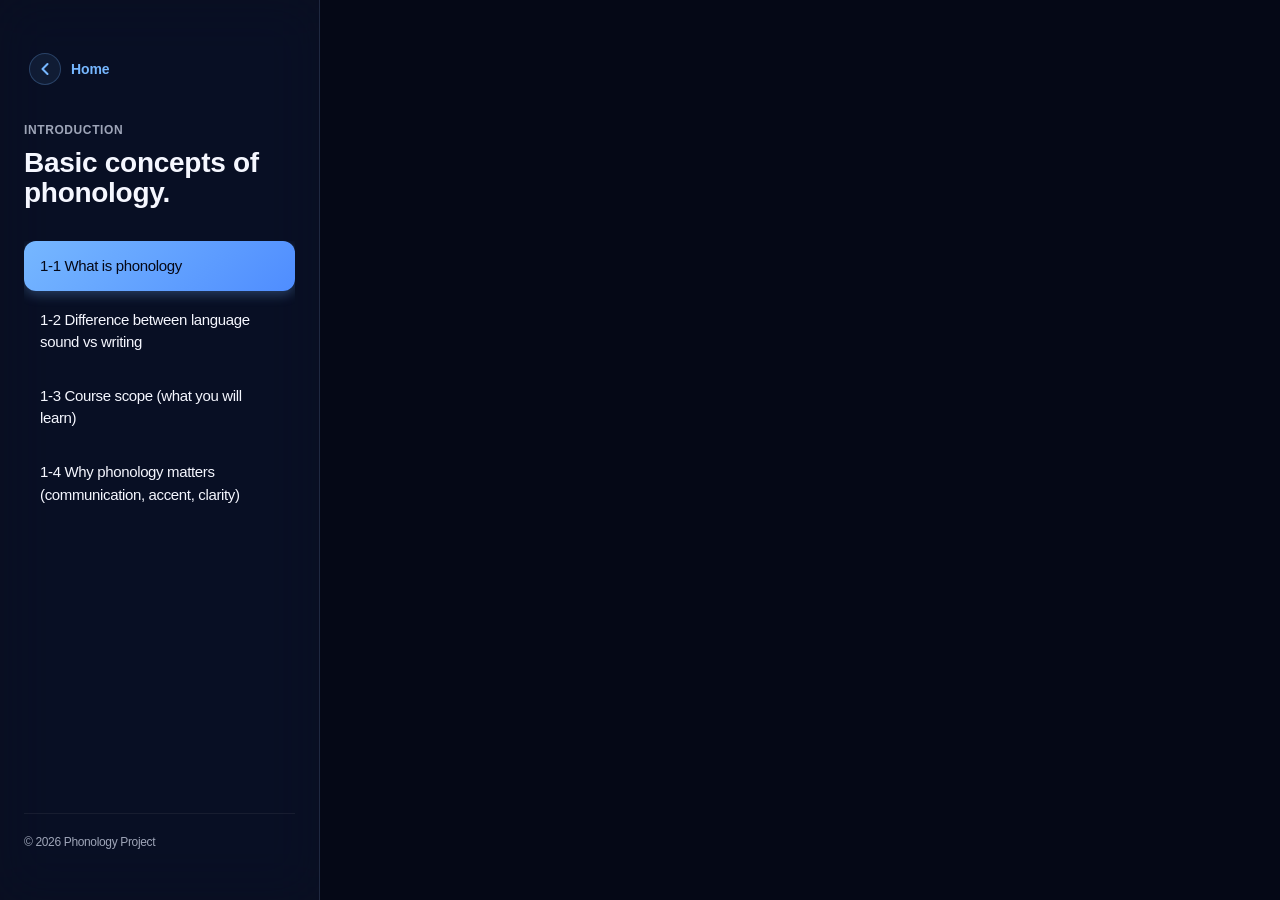
==== toc/one.html @ fd5a71c5 "update: added toc files and toc one" ====
<!DOCTYPE html> 
<html lang="en">
<head>
  <meta charset="UTF-8">
  <meta name="viewport" content="width=device-width, initial-scale=1.0">
  <title> Introduction | Phonology</title>
  <link rel="stylesheet" href="../css/toc/one.css">
</head>
<body>

  <div class="chapter-container">
    <!-- Sidebar -->
    <aside class="sidebar">
      <div class="sidebar-top">
        <a href="../index.html" class="back-btn">
  <div class="back-icon">
    <svg width="20" height="20" viewBox="0 0 24 24" fill="none" xmlns="http://www.w3.org/2000/svg">
      <path d="M15 18L9 12L15 6" stroke="currentColor" stroke-width="2.5" stroke-linecap="round" stroke-linejoin="round"/>
    </svg>
  </div>
  <span>Home</span>
</a>
        <span class="eyebrow">Introduction</span>
        <h1 class="chapter-title">Basic concepts of phonology.</h1>
      </div>
      
      <nav class="side-nav">
        <a href="#sec1-1" class="nav-item active">1-1 What is phonology</a>
        <a href="#sec1-2" class="nav-item">1-2 Difference between language sound vs writing</a>
        <a href="#sec1-3" class="nav-item">1-3 Course scope (what you will learn)</a>
        <a href="#sec1-4" class="nav-item">1-4 Why phonology matters (communication, accent, clarity)</a>
      </nav>

      <div class="sidebar-footer">
        <p>© 2026 Phonology Project</p>
      </div>
    </aside>

    <!-- Main Content -->
    <main class="content-area">
    </main>

  </div>

<script src="../js/toc/one.js"></script>
</body>
</html>
---- css/toc/one.css ----
/* ==========================================================================
   @group 01. TOKENS & VARIABLES
   ========================================================================== */

:root {
  --bg: #050816;
  --bg-soft: rgba(12, 18, 38, 0.72);
  --card: rgba(17, 24, 46, 0.72);
  --card-strong: rgba(22, 31, 59, 0.88);
  --border: rgba(172, 201, 255, 0.14);
  --text: #f5f7ff;
  --muted: rgba(230, 238, 255, 0.68);
  --accent: #76b7ff;
  --accent-2: #9be1ff;
  --accent-deep: #4f8dff;
  --shadow: 0 20px 60px rgba(0, 0, 0, 0.35);
  --radius-xl: 30px;
  --radius-lg: 24px;
  --radius-md: 18px;
  --font:
    -apple-system, BlinkMacSystemFont, "SF Pro Display", "Segoe UI", Inter,
    "Helvetica Neue", Arial, sans-serif;
  --apple-bg: #050816;
  --apple-blue: #76b7ff;
  --apple-blue-hover: #9be1ff;
  --text-main: #f5f7ff;
  --text-sub: rgba(230, 238, 255, 0.68);
  --glass: rgba(12, 18, 38, 0.72);
  --glass-border: rgba(172, 201, 255, 0.14);
  --sidebar-w: 320px;
  --card-shadow: 0 8px 30px rgba(0, 0, 0, 0.22);
  --card-hover: 0 20px 40px rgba(0, 0, 0, 0.3);
  --easing: cubic-bezier(0.4, 0, 0.2, 1);
}

/* ==========================================================================
   @group 02. RESET & BASE
   ========================================================================== */

* {
  box-sizing: border-box;
  margin: 0;
  padding: 0;
  -webkit-font-smoothing: antialiased;
}
body {
  font-family:
    -apple-system, BlinkMacSystemFont, "SF Pro Text", "SF Pro Display",
    "Helvetica Neue", sans-serif;
  background: var(--apple-bg);
  color: var(--text-main);
  line-height: 1.47059;
  letter-spacing: -0.022em;
}

/* ==========================================================================
   @group 03. LAYOUT STRUCTURE
   ========================================================================== */

.chapter-container {
  display: flex;
  min-height: 100vh;
}

.content-area {
  margin-left: var(--sidebar-w);
  flex: 1;
  padding: 100px 80px;
  max-width: 1000px;
  transition: all 0.5s var(--easing);
}

/* ==========================================================================
   @group 04. SIDEBAR NAVIGATION
   ========================================================================== */

.sidebar {
  width: var(--sidebar-w);
  height: 100vh;
  position: fixed;
  background: var(--glass);
  backdrop-filter: blur(25px) saturate(180%);
  -webkit-backdrop-filter: blur(25px) saturate(180%);
  border-right: 1px solid var(--border);
  padding: 48px 24px;
  display: flex;
  flex-direction: column;
  z-index: 100;
}
.sidebar-top {
  position: relative;
  pointer-events: auto;
}

.side-nav {
  flex: 1;
  overflow-y: auto;
  -ms-overflow-style: none;
  scrollbar-width: none;
}
.side-nav::-webkit-scrollbar {
  display: none;
}
.nav-item {
  display: block;
  padding: 14px 16px;
  color: var(--text-main);
  text-decoration: none;
  border-radius: 12px;
  margin-bottom: 4px;
  font-size: 15px;
  font-weight: 500;
  transition: all 0.3s var(--easing);
  position: relative;
}
.nav-item:hover {
  background: rgba(255, 255, 255, 0.05);
}
.nav-item.active {
  background: linear-gradient(135deg, var(--accent), var(--accent-deep));
  color: #050816;
  box-shadow: 0 4px 12px rgba(118, 183, 255, 0.28);
}
.sidebar-footer {
  font-size: 12px;
  color: var(--text-sub);
  padding-top: 20px;
  border-top: 1px solid rgba(255, 255, 255, 0.06);
}
/* ==========================================================================
   @group 05. UI COMPONENTS (Buttons, Text, Icons)
   ========================================================================== */

.back-btn {
  display: inline-flex;
  align-items: center;
  gap: 10px;
  color: var(--accent);
  text-decoration: none;
  font-size: 14px;
  font-weight: 600;
  margin-bottom: 32px;
  transition: all 0.3s var(--easing);
  position: relative;
  z-index: 101;
  cursor: pointer;
  padding: 5px;
}
.back-icon {
  width: 32px;
  height: 32px;
  display: flex;
  align-items: center;
  justify-content: center;
  border-radius: 50%;
  border: 1.5px solid rgba(118, 183, 255, 0.25);
  background: rgba(118, 183, 255, 0.08);
  transition: all 0.3s var(--easing);
}
.back-btn:hover {
  transform: translateX(-4px);
}
.back-btn:hover .back-icon {
  background: var(--accent);
  border-color: var(--accent);
  color: #050816;
  box-shadow: 0 4px 12px rgba(118, 183, 255, 0.3);
}
.back-btn span {
  letter-spacing: -0.01em;
}

.eyebrow {
  font-size: 12px;
  font-weight: 600;
  text-transform: uppercase;
  color: var(--text-sub);
  letter-spacing: 0.05em;
  margin-bottom: 8px;
  display: block;
}
.chapter-title {
  font-size: 28px;
  margin-bottom: 32px;
  font-weight: 700;
  line-height: 1.1;
  letter-spacing: -0.01em;
  color: var(--text-main);
}

h2 {
  font-size: 40px;
  margin: 16px 0 32px;
  font-weight: 700;
  letter-spacing: -0.02em;
  color: var(--text-main);
}
.btn-icon {
  width: 32px;
  height: 32px;
  border-radius: 9px;
  display: flex;
  align-items: center;
  justify-content: center;
  color: #fff;
  flex-shrink: 0;
}


/* ==========================================================================
   @group 06. ANIMATIONS
   ========================================================================== */

   @keyframes modalPop {
  from {
    transform: translateY(10px) scale(0.98);
    opacity: 0;
  }
  to {
    transform: translateY(0) scale(1);
    opacity: 1;
  }
}

/* ==========================================================================
   @group 07. RESPONSIVE QUERIES
   ========================================================================== */

   @media (max-width: 768px) {
  .sidebar {
    width: 80px;
    padding: 20px 10px;
  }
  .chapter-title,
  .eyebrow,
  .nav-item span,
  .sidebar-footer {
    display: none;
  }
  .content-area {
    margin-left: 80px;
    padding: 40px 20px;
  }
  h2 {
    font-size: 28px;
  }
}
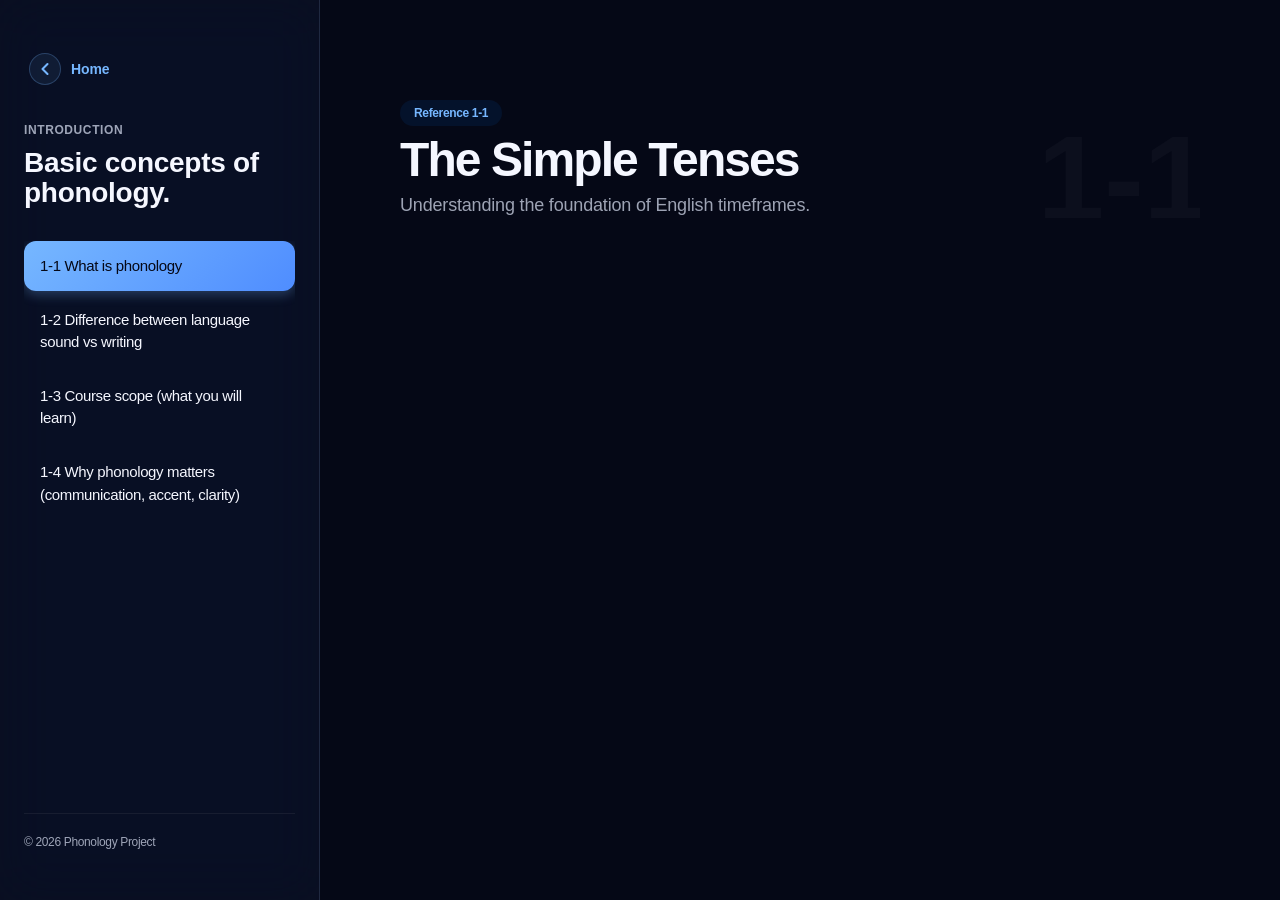
==== commit f770dea9: "update:fill the toc toc" ====
--- a/toc/one.html
+++ b/toc/one.html
@@ -38,6 +38,29 @@
 
     <!-- Main Content -->
     <main class="content-area">
+      <section id="sec1-1" class="materi-section active">
+  <div class="section-header">
+    <div class="header-content">
+      <span class="section-badge">Reference 1-1</span>
+      <h2 class="main-heading">The Simple Tenses</h2>
+      <p class="section-subtitle">Understanding the foundation of English timeframes.</p>
+    </div>
+    <!-- Dekorasi angka besar di background -->
+    <span class="header-number">1-1</span>
+  </div>
+  </section>
+
+  <!-- Section 1-2 -->
+<section id="sec1-2" class="materi-section">
+  <div class="section-header">
+    <div class="header-content">
+      <span class="section-badge">Reference 1-2</span>
+      <h2 class="main-heading">The Progressive Tenses</h2>
+      <p class="section-subtitle">Understanding actions in progress across time.</p>
+    </div>
+    <span class="header-number">1-2</span>
+  </div>
+  </section>
     </main>
 
   </div>
--- a/css/toc/one.css
+++ b/css/toc/one.css
@@ -70,6 +70,18 @@
   transition: all 0.5s var(--easing);
 }
 
+.materi-section {
+  display: none;
+  opacity: 0;
+  transform: scale(0.98) translateY(10px);
+  transition: all 0.5s var(--easing);
+}
+.materi-section.active {
+  display: block;
+  opacity: 1;
+  transform: scale(1) translateY(0);
+}
+
 /* ==========================================================================
    @group 04. SIDEBAR NAVIGATION
    ========================================================================== */
@@ -206,6 +218,51 @@
   flex-shrink: 0;
 }
 
+.section-header {
+  position: relative;
+  margin-bottom: 48px;
+  display: flex;
+  justify-content: space-between;
+  align-items: flex-end;
+  overflow: hidden;
+}
+.header-content {
+  position: relative;
+  z-index: 2;
+}
+.main-heading {
+  font-size: 48px;
+  font-weight: 800;
+  color: var(--text-main);
+  letter-spacing: -0.04em;
+  margin: 12px 0 8px 0;
+  line-height: 1;
+}
+.section-subtitle {
+  font-size: 18px;
+  color: var(--text-sub);
+  font-weight: 400;
+  letter-spacing: -0.01em;
+}
+.header-number {
+  position: absolute;
+  right: -10px;
+  bottom: -20px;
+  font-size: 120px;
+  font-weight: 900;
+  color: rgba(255, 255, 255, 0.03);
+  user-select: none;
+  pointer-events: none;
+  line-height: 1;
+}
+.section-badge {
+  background: rgba(0, 113, 227, 0.1);
+  color: var(--apple-blue);
+  padding: 6px 14px;
+  border-radius: 99px;
+  font-size: 12px;
+  font-weight: 600;
+}
 
 /* ==========================================================================
    @group 06. ANIMATIONS
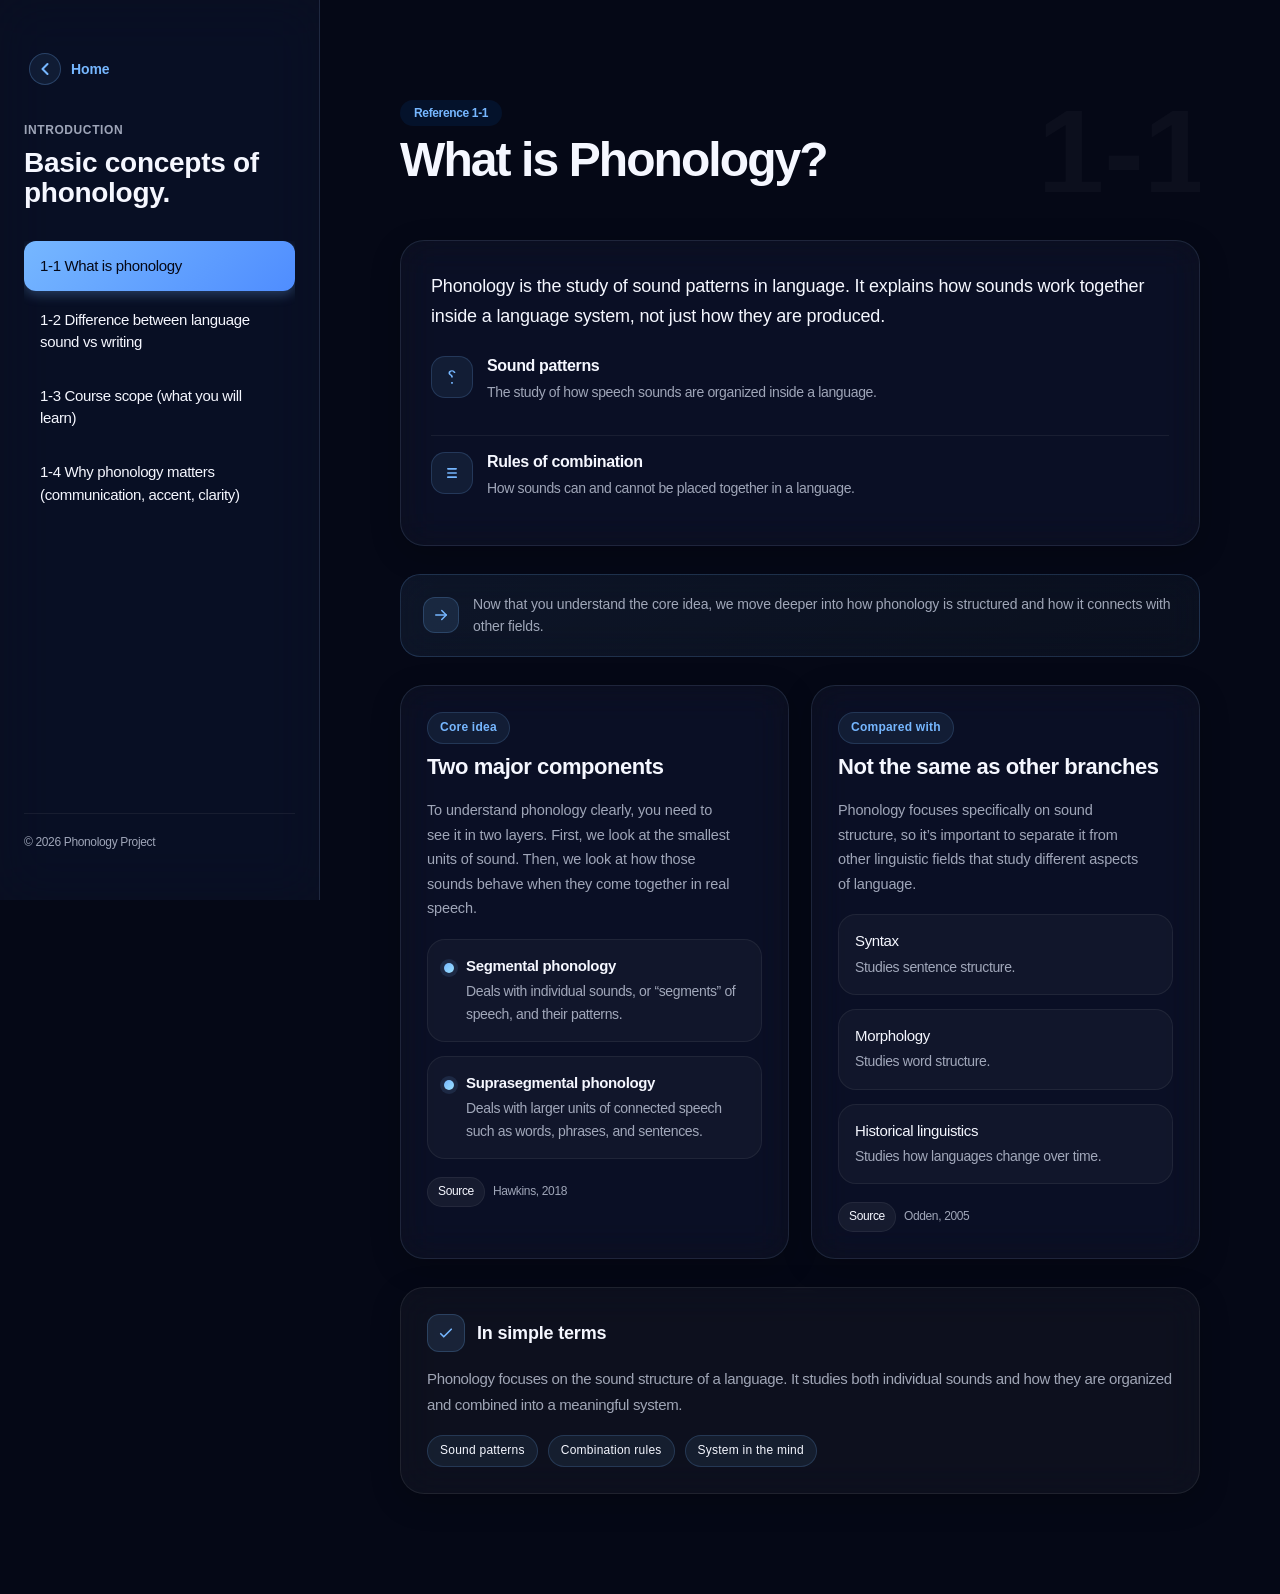
==== commit 5c765255: "update: added content 1-1 what is phonology" ====
--- a/toc/one.html
+++ b/toc/one.html
@@ -42,25 +42,163 @@
   <div class="section-header">
     <div class="header-content">
       <span class="section-badge">Reference 1-1</span>
-      <h2 class="main-heading">The Simple Tenses</h2>
-      <p class="section-subtitle">Understanding the foundation of English timeframes.</p>
+      <h2 class="main-heading">What is Phonology?</h2>
+      <p class="section-subtitle"></p>
     </div>
     <!-- Dekorasi angka besar di background -->
     <span class="header-number">1-1</span>
   </div>
+
+  
+  <div class="section-body">
+  <div class="glass-card intro-card">
+    <p class="lead-text">
+      Phonology is the study of sound patterns in language. It explains how sounds work together inside a language system, not just how they are produced.
+    </p>
+
+    <div class="key-points">
+      <div class="key-point">
+        <div class="key-icon" aria-hidden="true">
+          <svg viewBox="0 0 24 24" fill="none">
+            <path d="M12 4C9.5 4 7.8 5.3 7.8 7.2c0 1.1.6 2 1.7 2.6.9.5 1.5 1.1 1.5 2.2v.7h2v-.8c0-1.4-.7-2.3-1.8-2.9-.8-.4-1.4-.9-1.4-1.8 0-1.1 1-1.8 2.2-1.8 1.2 0 2.1.7 2.1 1.7h2C16.1 5.9 14.4 4 12 4Z" fill="currentColor"/>
+            <path d="M11 18h2v2h-2v-2Z" fill="currentColor"/>
+          </svg>
+        </div>
+        <div>
+          <h3>Sound patterns</h3>
+          <p>The study of how speech sounds are organized inside a language.</p>
+        </div>
+      </div>
+
+      <div class="key-point">
+        <div class="key-icon" aria-hidden="true">
+          <svg viewBox="0 0 24 24" fill="none">
+            <path d="M7 7h10M7 12h10M7 17h10" stroke="currentColor" stroke-width="2" stroke-linecap="round"/>
+          </svg>
+        </div>
+        <div>
+          <h3>Rules of combination</h3>
+          <p>How sounds can and cannot be placed together in a language.</p>
+        </div>
+      </div>
+    </div>
+  </div>
+
+  <div class="transition-card">
+  <div class="transition-content">
+    
+    <div class="transition-icon" aria-hidden="true">
+      <svg viewBox="0 0 24 24" fill="none">
+        <path d="M5 12h14" stroke="currentColor" stroke-width="2" stroke-linecap="round"/>
+        <path d="M13 6l6 6-6 6" stroke="currentColor" stroke-width="2" stroke-linecap="round" stroke-linejoin="round"/>
+      </svg>
+    </div>
+
+    <p class="transition-text">
+      Now that you understand the core idea, we move deeper into how phonology is structured and how it connects with other fields.
+    </p>
+
+  </div>
+</div>
+
+  <div class="split-grid">
+    <article class="glass-card content-card">
+      <div class="card-topline">
+        <span class="mini-badge">Core idea</span>
+      </div>
+      <h3>Two major components</h3>
+      <p class="content-explainer">
+  To understand phonology clearly, you need to see it in two layers. 
+  First, we look at the smallest units of sound. Then, we look at how those sounds behave when they come together in real speech.
+</p>
+
+      <div class="stack-list">
+        <div class="stack-item">
+          <span class="stack-dot"></span>
+          <div>
+            <strong>Segmental phonology</strong>
+            <p>Deals with individual sounds, or “segments” of speech, and their patterns.</p>
+          </div>
+        </div>
+
+        <div class="stack-item">
+          <span class="stack-dot"></span>
+          <div>
+            <strong>Suprasegmental phonology</strong>
+            <p>Deals with larger units of connected speech such as words, phrases, and sentences.</p>
+          </div>
+        </div>
+      </div>
+
+      <p class="source-line">
+        <span class="source-label">Source</span>
+        Hawkins, 2018
+      </p>
+    </article>
+
+    <article class="glass-card content-card">
+      <div class="card-topline">
+        <span class="mini-badge">Compared with</span>
+      </div>
+      <h3>Not the same as other branches</h3>
+      <p class="content-explainer">
+  Phonology focuses specifically on sound structure, so it’s important to separate it from other linguistic fields that study different aspects of language.
+</p>
+
+      <div class="compare-list">
+        <div class="compare-item">
+          <span class="compare-title">Syntax</span>
+          <p>Studies sentence structure.</p>
+        </div>
+        <div class="compare-item">
+          <span class="compare-title">Morphology</span>
+          <p>Studies word structure.</p>
+        </div>
+        <div class="compare-item">
+          <span class="compare-title">Historical linguistics</span>
+          <p>Studies how languages change over time.</p>
+        </div>
+      </div>
+
+      <p class="source-line">
+        <span class="source-label">Source</span>
+        Odden, 2005
+      </p>
+    </article>
+  </div>
+</div>
+
+<div class="conclusion-card">
+  <div class="conclusion-header">
+    
+    <div class="conclusion-icon" aria-hidden="true">
+      <svg viewBox="0 0 24 24" fill="none">
+        <path d="M5 13l4 4L19 7" stroke="currentColor" stroke-width="2.2" stroke-linecap="round" stroke-linejoin="round"/>
+      </svg>
+    </div>
+
+    <h3>In simple terms</h3>
+  </div>
+
+  <div class="conclusion-body">
+    <p>
+  Phonology focuses on the sound structure of a language. 
+  It studies both individual sounds and how they are organized and combined into a meaningful system.
+</p>
+
+    <div class="conclusion-points">
+      <span class="pill">Sound patterns</span>
+      <span class="pill">Combination rules</span>
+      <span class="pill">System in the mind</span>
+    </div>
+  </div>
+</div>
+
   </section>
 
-  <!-- Section 1-2 -->
-<section id="sec1-2" class="materi-section">
-  <div class="section-header">
-    <div class="header-content">
-      <span class="section-badge">Reference 1-2</span>
-      <h2 class="main-heading">The Progressive Tenses</h2>
-      <p class="section-subtitle">Understanding actions in progress across time.</p>
-    </div>
-    <span class="header-number">1-2</span>
-  </div>
-  </section>
+
+  
+  
     </main>
 
   </div>
--- a/css/toc/one.css
+++ b/css/toc/one.css
@@ -265,6 +265,344 @@
 }
 
 /* ==========================================================================
+   @group 05B. SECTION CONTENT CARDS
+   ========================================================================== */
+
+.section-body {
+  display: grid;
+  gap: 22px;
+}
+
+.glass-card {
+  background: rgba(255, 255, 255, 0.03);
+  border: 1px solid rgba(172, 201, 255, 0.12);
+  border-radius: 24px;
+  padding: 26px;
+  box-shadow: var(--card-shadow);
+  backdrop-filter: blur(18px) saturate(160%);
+  -webkit-backdrop-filter: blur(18px) saturate(160%);
+}
+
+.intro-card {
+  padding: 30px;
+}
+
+.lead-text {
+  font-size: 18px;
+  line-height: 1.7;
+  color: var(--text-main);
+  margin-bottom: 24px;
+  letter-spacing: -0.01em;
+}
+
+.key-points {
+  display: grid;
+  gap: 16px;
+}
+
+.key-point {
+  display: grid;
+  grid-template-columns: 42px 1fr;
+  gap: 14px;
+  align-items: start;
+  padding: 16px 0;
+  border-top: 1px solid rgba(255, 255, 255, 0.06);
+}
+
+.key-point:first-child {
+  border-top: 0;
+  padding-top: 0;
+}
+
+.key-icon {
+  width: 42px;
+  height: 42px;
+  border-radius: 14px;
+  display: grid;
+  place-items: center;
+  background: rgba(118, 183, 255, 0.08);
+  border: 1px solid rgba(118, 183, 255, 0.18);
+  color: var(--apple-blue);
+}
+
+.key-icon svg {
+  width: 20px;
+  height: 20px;
+}
+
+.key-point h3 {
+  font-size: 16px;
+  line-height: 1.3;
+  margin-bottom: 4px;
+  color: var(--text-main);
+}
+
+.key-point p {
+  font-size: 14px;
+  line-height: 1.6;
+  color: var(--text-sub);
+}
+
+.split-grid {
+  display: grid;
+  grid-template-columns: repeat(2, minmax(0, 1fr));
+  gap: 22px;
+}
+
+.content-card h3 {
+  font-size: 22px;
+  line-height: 1.2;
+  margin: 10px 0 18px;
+  letter-spacing: -0.02em;
+}
+
+.card-topline {
+  display: flex;
+  align-items: center;
+  justify-content: flex-start;
+}
+
+.mini-badge {
+  display: inline-flex;
+  align-items: center;
+  padding: 6px 12px;
+  border-radius: 999px;
+  font-size: 12px;
+  font-weight: 600;
+  letter-spacing: 0.02em;
+  color: var(--apple-blue);
+  background: rgba(118, 183, 255, 0.08);
+  border: 1px solid rgba(118, 183, 255, 0.16);
+}
+
+.stack-list,
+.compare-list {
+  display: grid;
+  gap: 14px;
+}
+
+.stack-item,
+.compare-item {
+  padding: 16px;
+  border-radius: 18px;
+  background: rgba(255, 255, 255, 0.03);
+  border: 1px solid rgba(255, 255, 255, 0.06);
+}
+
+.stack-item {
+  display: grid;
+  grid-template-columns: 10px 1fr;
+  gap: 12px;
+  align-items: start;
+}
+
+.stack-dot {
+  width: 10px;
+  height: 10px;
+  margin-top: 7px;
+  border-radius: 999px;
+  background: linear-gradient(135deg, var(--apple-blue), var(--accent-2));
+  box-shadow: 0 0 0 4px rgba(118, 183, 255, 0.12);
+}
+
+.stack-item strong,
+.compare-title {
+  display: block;
+  font-size: 15px;
+  line-height: 1.35;
+  color: var(--text-main);
+  margin-bottom: 4px;
+}
+
+.stack-item p,
+.compare-item p {
+  font-size: 14px;
+  line-height: 1.6;
+  color: var(--text-sub);
+}
+
+.source-line {
+  display: inline-flex;
+  align-items: center;
+  gap: 8px;
+  margin-top: 18px;
+  font-size: 12px;
+  color: var(--text-sub);
+}
+
+.source-label {
+  padding: 5px 10px;
+  border-radius: 999px;
+  background: rgba(255, 255, 255, 0.05);
+  border: 1px solid rgba(255, 255, 255, 0.06);
+  color: var(--text-main);
+}
+
+.content-explainer {
+  font-size: 14.5px;
+  line-height: 1.7;
+  color: var(--text-sub);
+  margin: 6px 0 18px;
+  letter-spacing: -0.01em;
+  max-width: 92%;
+}
+
+@media (max-width: 768px) {
+  .split-grid {
+    grid-template-columns: 1fr;
+  }
+
+  .glass-card {
+    padding: 20px;
+  }
+
+  .lead-text {
+    font-size: 16px;
+  }
+
+  .content-card h3 {
+    font-size: 19px;
+  }
+}
+
+/* ==========================================================================
+   @group 05C. TRANSITION CARD
+   ========================================================================== */
+
+.transition-card {
+  margin: 6px 0 6px;
+  padding: 18px 22px;
+  border-radius: 20px;
+  background: linear-gradient(
+    135deg,
+    rgba(118, 183, 255, 0.08),
+    rgba(155, 225, 255, 0.04)
+  );
+  border: 1px solid rgba(118, 183, 255, 0.18);
+  backdrop-filter: blur(16px);
+  -webkit-backdrop-filter: blur(16px);
+}
+
+.transition-content {
+  display: flex;
+  align-items: center;
+  gap: 14px;
+}
+
+.transition-icon {
+  width: 36px;
+  height: 36px;
+  border-radius: 12px;
+  display: grid;
+  place-items: center;
+  background: rgba(118, 183, 255, 0.12);
+  border: 1px solid rgba(118, 183, 255, 0.2);
+  color: var(--apple-blue);
+  flex-shrink: 0;
+}
+
+.transition-icon svg {
+  width: 18px;
+  height: 18px;
+}
+
+.transition-text {
+  font-size: 14px;
+  line-height: 1.6;
+  color: var(--text-sub);
+  letter-spacing: -0.01em;
+}
+
+@media (max-width: 768px) {
+  .transition-content {
+    align-items: flex-start;
+  }
+
+  .transition-text {
+    font-size: 13px;
+  }
+}
+
+/* ==========================================================================
+   @group 05D. CONCLUSION CARD
+   ========================================================================== */
+
+.conclusion-card {
+  margin-top: 28px;
+  padding: 26px;
+  border-radius: 24px;
+  background: rgba(255, 255, 255, 0.035);
+  border: 1px solid rgba(255, 255, 255, 0.08);
+  box-shadow: var(--card-shadow);
+  backdrop-filter: blur(18px);
+  -webkit-backdrop-filter: blur(18px);
+}
+
+.conclusion-header {
+  display: flex;
+  align-items: center;
+  gap: 12px;
+  margin-bottom: 14px;
+}
+
+.conclusion-icon {
+  width: 38px;
+  height: 38px;
+  border-radius: 12px;
+  display: grid;
+  place-items: center;
+  background: rgba(118, 183, 255, 0.12);
+  border: 1px solid rgba(118, 183, 255, 0.2);
+  color: var(--apple-blue);
+}
+
+.conclusion-icon svg {
+  width: 18px;
+  height: 18px;
+}
+
+.conclusion-header h3 {
+  font-size: 18px;
+  font-weight: 600;
+  letter-spacing: -0.01em;
+  color: var(--text-main);
+}
+
+.conclusion-body p {
+  font-size: 15px;
+  line-height: 1.7;
+  color: var(--text-sub);
+  margin-bottom: 18px;
+}
+
+.conclusion-points {
+  display: flex;
+  flex-wrap: wrap;
+  gap: 10px;
+}
+
+.pill {
+  padding: 6px 12px;
+  border-radius: 999px;
+  font-size: 12px;
+  font-weight: 500;
+  color: var(--text-main);
+  background: rgba(118, 183, 255, 0.08);
+  border: 1px solid rgba(118, 183, 255, 0.18);
+  letter-spacing: 0.02em;
+}
+
+@media (max-width: 768px) {
+  .conclusion-card {
+    padding: 20px;
+  }
+
+  .conclusion-body p {
+    font-size: 14px;
+  }
+}
+
+/* ==========================================================================
    @group 06. ANIMATIONS
    ========================================================================== */
 
@@ -301,4 +639,5 @@
   h2 {
     font-size: 28px;
   }
-}+}
+
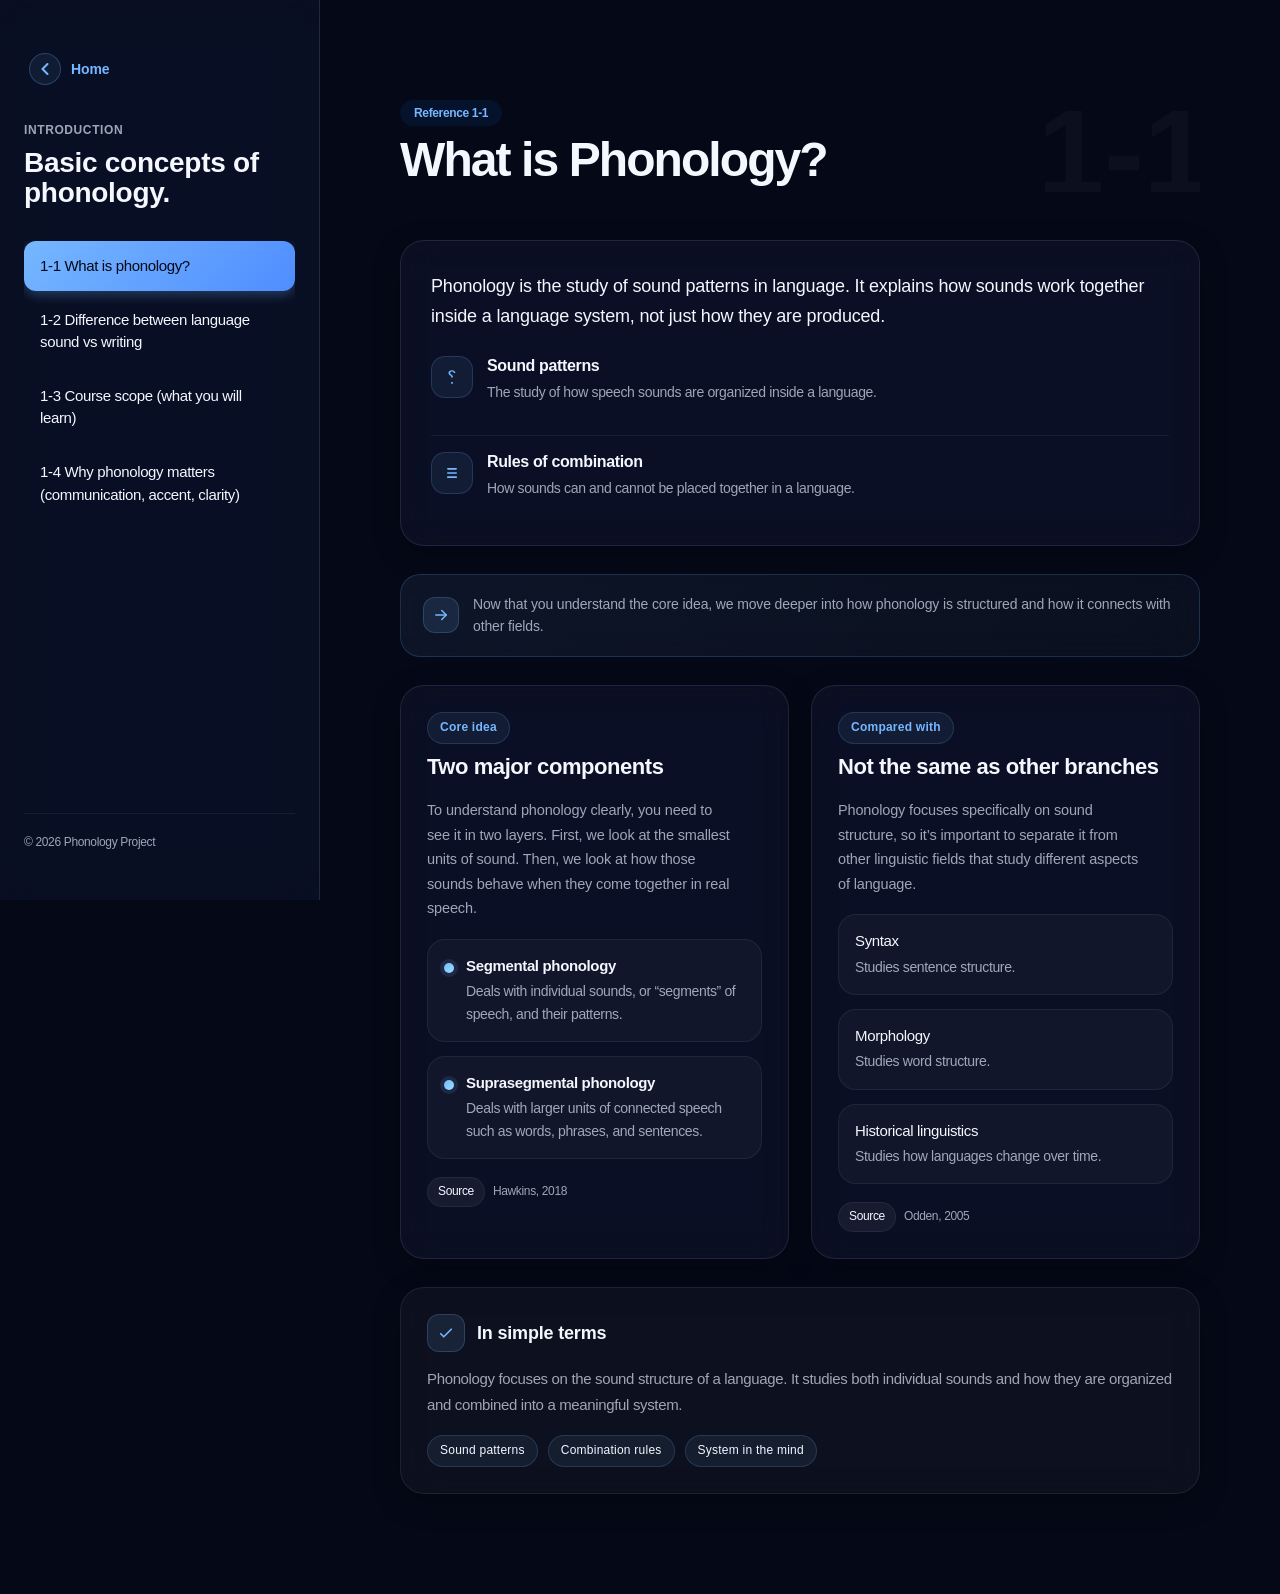
==== commit 32e64a7e: "update: added content 1-2 difference between language sound vs writing" ====
--- a/toc/one.html
+++ b/toc/one.html
@@ -25,7 +25,7 @@
       </div>
       
       <nav class="side-nav">
-        <a href="#sec1-1" class="nav-item active">1-1 What is phonology</a>
+        <a href="#sec1-1" class="nav-item active">1-1 What is phonology?</a>
         <a href="#sec1-2" class="nav-item">1-2 Difference between language sound vs writing</a>
         <a href="#sec1-3" class="nav-item">1-3 Course scope (what you will learn)</a>
         <a href="#sec1-4" class="nav-item">1-4 Why phonology matters (communication, accent, clarity)</a>
@@ -197,6 +197,192 @@
   </section>
 
 
+  <!-- ========================================================================== 
+   @group 08. SECTION 1-2 CONTENT (LANGUAGE SOUND vs WRITING)
+   ========================================================================== -->
+
+<section id="sec1-2" class="materi-section">
+
+  <div class="section-header">
+
+    <div class="header-content">
+
+      <span class="section-badge">Reference 1-2</span>
+
+      <h2 class="main-heading">Language Sound <br> vs Writing System</h2>
+
+      <p class="section-subtitle">Understanding how spoken language differs from written representation</p>
+
+    </div>
+
+    <span class="header-number">1-2</span>
+
+  </div>
+
+  <div class="section-body">
+
+    <!-- Intro Card -->
+    <div class="glass-card intro-card">
+      <p class="lead-text">
+        Language is first and foremost a system of sound in the mind and speech. Writing is only a visual tool used to represent that system.
+      </p>
+
+      <div class="key-points">
+
+        <div class="key-point">
+          <div class="key-icon">
+            <svg viewBox="0 0 24 24" fill="none" stroke="currentColor" stroke-width="2">
+              <path d="M12 2a10 10 0 100 20 10 10 0 000-20z"/>
+            </svg>
+          </div>
+          <div>
+            <h3>Sound comes first</h3>
+            <p>Language exists in spoken form and mental sound patterns before writing exists.</p>
+          </div>
+        </div>
+
+        <div class="key-point">
+          <div class="key-icon">
+            <svg viewBox="0 0 24 24" fill="none" stroke="currentColor" stroke-width="2">
+              <path d="M4 19h16M4 5h16M6 9h12M6 13h12"/>
+            </svg>
+          </div>
+          <div>
+            <h3>Writing is representation</h3>
+            <p>Writing only records language visually, it does not define how language works internally.</p>
+          </div>
+        </div>
+
+      </div>
+    </div>
+
+    <!-- Split Grid -->
+    <div class="split-grid">
+
+      <!-- Phonology Card -->
+      <div class="glass-card content-card">
+        <div class="card-topline">
+          <span class="mini-badge">Sound System</span>
+        </div>
+
+        <h3>Language Sound (Phonology)</h3>
+
+        <p class="content-explainer">
+          Phonology studies how sounds function as a system in the mind and speech. It focuses on patterns and meaning differences created by sound.
+        </p>
+
+        <div class="stack-list">
+          <div class="stack-item">
+            <div class="stack-dot"></div>
+            <div>
+              <strong>Focus</strong>
+              <p>What you hear and how it creates meaning</p>
+            </div>
+          </div>
+
+          <div class="stack-item">
+            <div class="stack-dot"></div>
+            <div>
+              <strong>Core idea</strong>
+              <p>Sound patterns and phonemes in the mind</p>
+            </div>
+          </div>
+        </div>
+      </div>
+
+      <!-- Writing Card -->
+      <div class="glass-card content-card">
+        <div class="card-topline">
+          <span class="mini-badge">Visual System</span>
+        </div>
+
+        <h3>Writing (Orthography)</h3>
+
+        <p class="content-explainer">
+          Writing is a visual system used to represent spoken language. It does not control how language works internally.
+        </p>
+
+        <div class="stack-list">
+          <div class="stack-item">
+            <div class="stack-dot"></div>
+            <div>
+              <strong>Focus</strong>
+              <p>How language is written visually</p>
+            </div>
+          </div>
+
+          <div class="stack-item">
+            <div class="stack-dot"></div>
+            <div>
+              <strong>Core idea</strong>
+              <p>Letters, spelling, and symbols</p>
+            </div>
+          </div>
+        </div>
+      </div>
+
+    </div>
+
+    <!-- Transition -->
+    <div class="transition-card">
+      <div class="transition-content">
+        <div class="transition-icon">
+          <svg viewBox="0 0 24 24" fill="none" stroke="currentColor" stroke-width="2">
+            <path d="M12 3v18M3 12h18"/>
+          </svg>
+        </div>
+        <div class="transition-text">
+          Language exists in sound first. Writing is only a tool to record it.
+        </div>
+      </div>
+    </div>
+
+    <!-- Example Card -->
+<div class="glass-card example-card">
+  <div class="mini-badge">Example</div>
+
+  <h3>Sound Difference in English</h3>
+
+  <div class="compare-list">
+    <div class="compare-item">
+      <div class="compare-title">pat vs bat</div>
+      <p>The only difference is /p/ vs /b/. This small change creates different meanings.</p>
+    </div>
+  </div>
+
+  <p class="content-explainer">
+    These sound differences are called phonemes because they change meaning in a language system.
+  </p>
+</div>
+
+    <!-- Conclusion -->
+    <div class="conclusion-card">
+      <div class="conclusion-header">
+        <div class="conclusion-icon">
+          <svg viewBox="0 0 24 24" fill="none" stroke="currentColor" stroke-width="2">
+            <path d="M20 6L9 17l-5-5"/>
+          </svg>
+        </div>
+        <h3>Final Understanding</h3>
+      </div>
+
+      <div class="conclusion-body">
+        <p>
+          Phonology deals with spoken sound systems. Writing is only a visual representation of those sounds.
+        </p>
+
+        <div class="conclusion-points">
+          <span class="pill">Phonology = Sound system</span>
+          <span class="pill">Writing = Visual code</span>
+        </div>
+      </div>
+    </div>
+
+  </div>
+
+</section>
+
+
   
   
     </main>
--- a/css/toc/one.css
+++ b/css/toc/one.css
@@ -602,6 +602,7 @@
   }
 }
 
+
 /* ==========================================================================
    @group 06. ANIMATIONS
    ========================================================================== */
@@ -641,3 +642,51 @@
   }
 }
 
+/* ==========================================================================
+   @group 08B. EXAMPLE CARD MODIFIER
+   ========================================================================== */
+
+.example-card {
+  border: 1px solid rgba(118, 183, 255, 0.22);
+  background: linear-gradient(
+    135deg,
+    rgba(118, 183, 255, 0.06),
+    rgba(255, 255, 255, 0.02)
+  );
+  position: relative;
+  overflow: hidden;
+}
+
+/* subtle glow effect for focus */
+.example-card::before {
+  content: "";
+  position: absolute;
+  inset: 0;
+  background: radial-gradient(
+    circle at top left,
+    rgba(118, 183, 255, 0.12),
+    transparent 60%
+  );
+  pointer-events: none;
+}
+
+/* make content sit above glow */
+.example-card > * {
+  position: relative;
+  z-index: 2;
+}
+
+/* ==========================================================================
+   @group 08C. EXAMPLE CARD TYPOGRAPHY SPACING
+   ========================================================================== */
+
+.example-card .mini-badge {
+  display: inline-block;
+  margin-bottom: 10px;
+}
+
+.example-card h3 {
+  margin-top: 0;
+  margin-bottom: 14px;
+  letter-spacing: -0.02em;
+}
